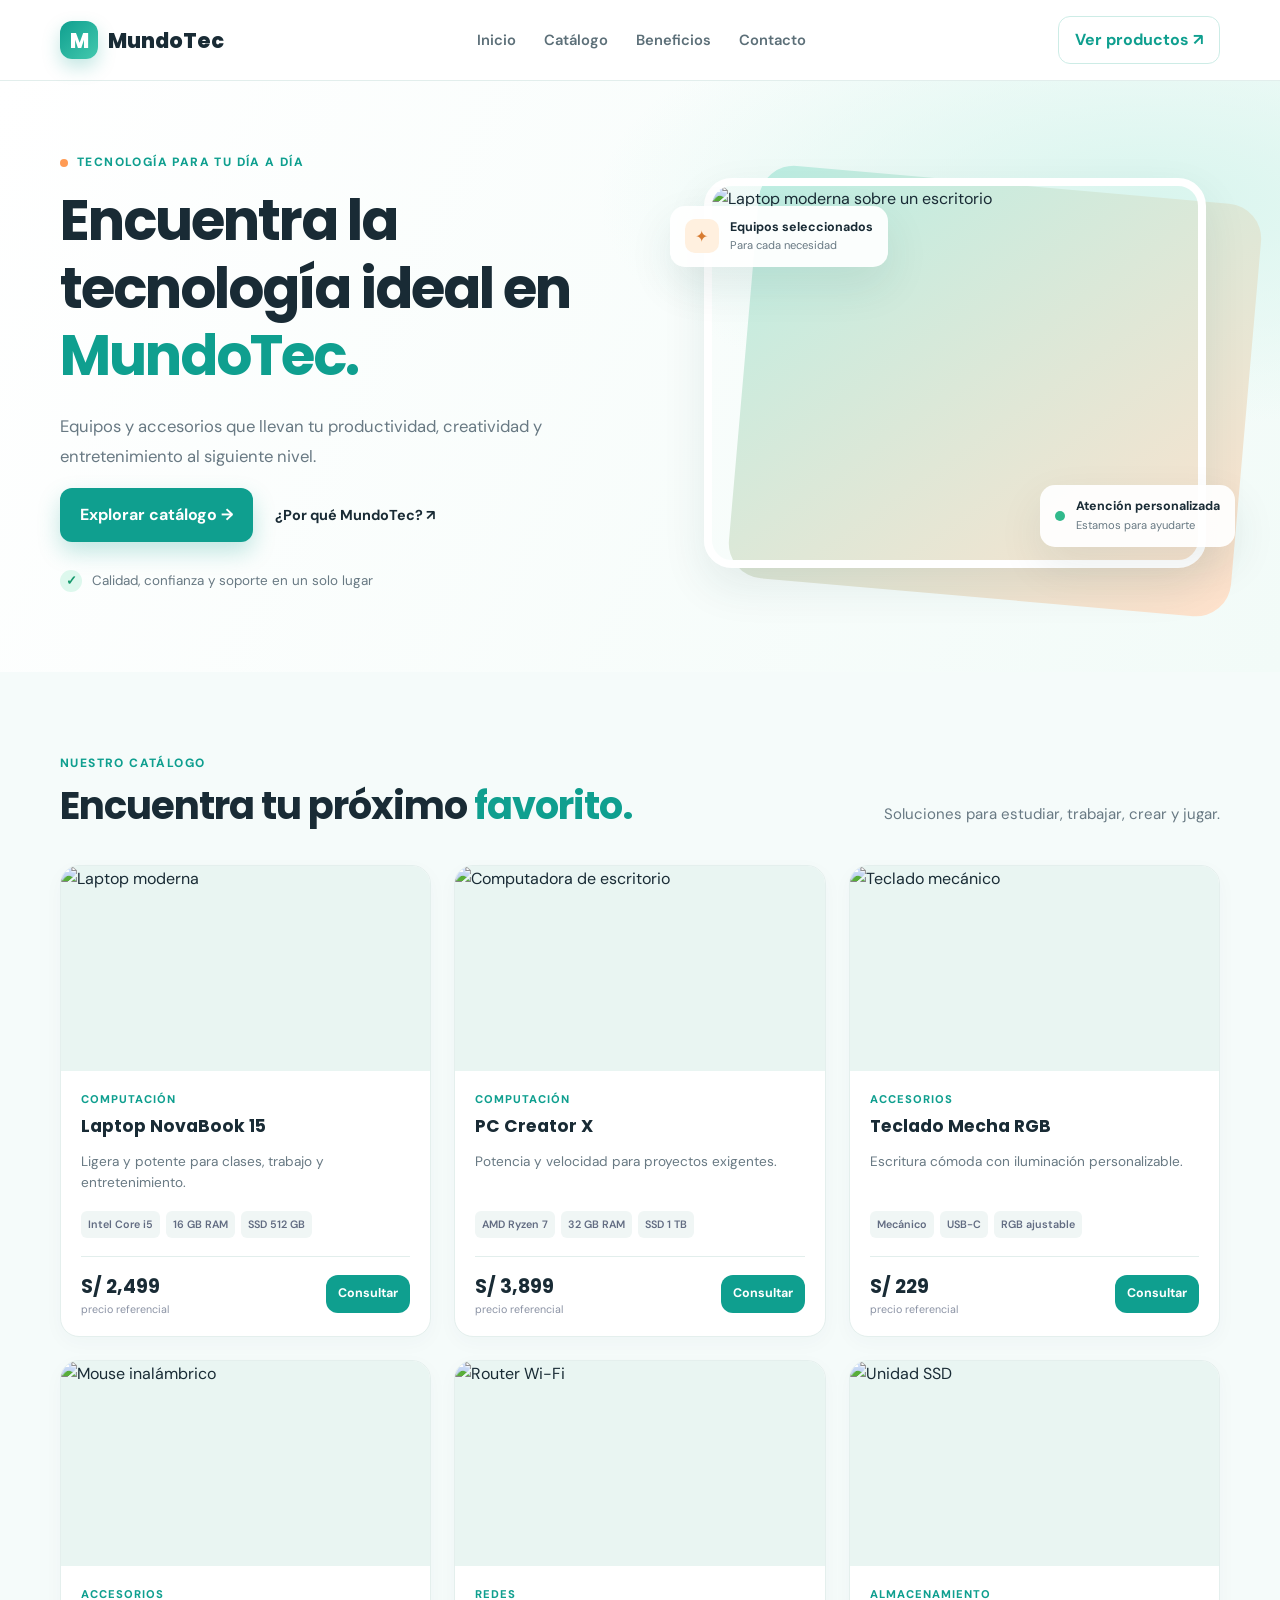
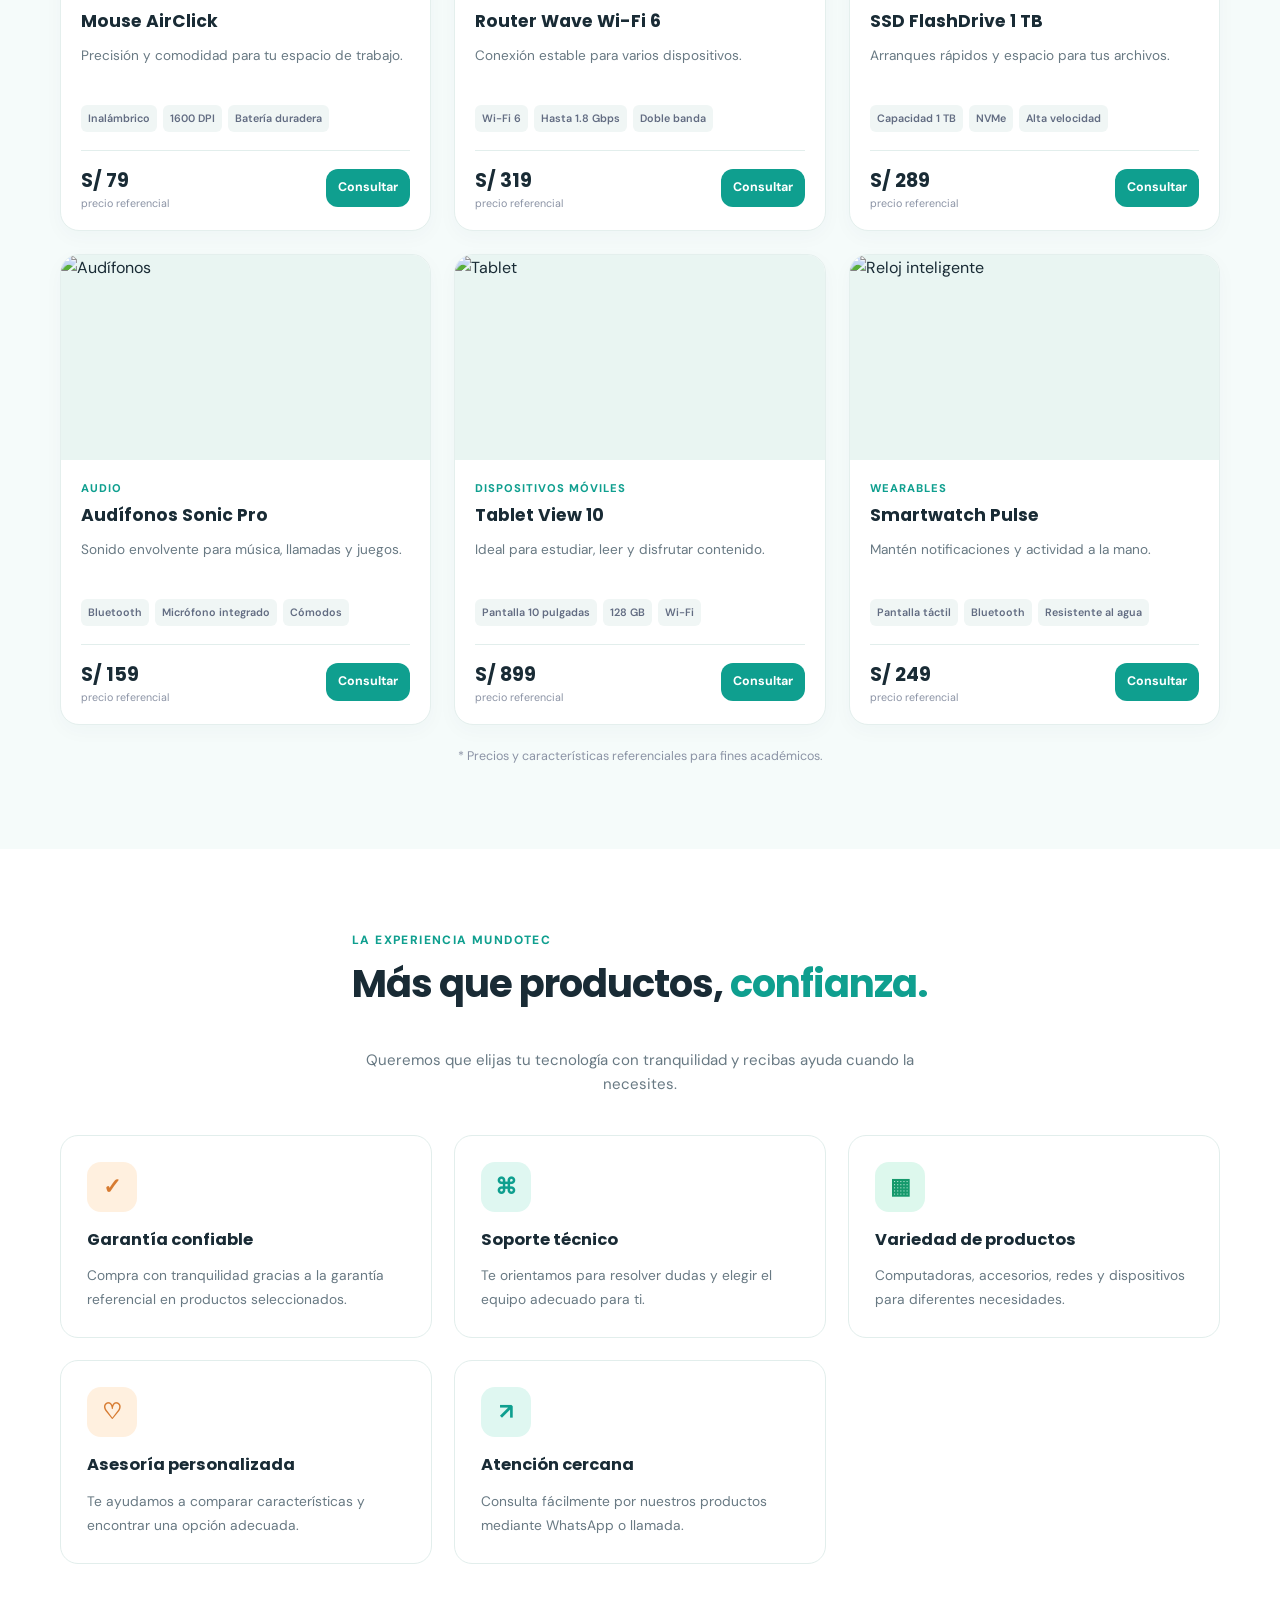
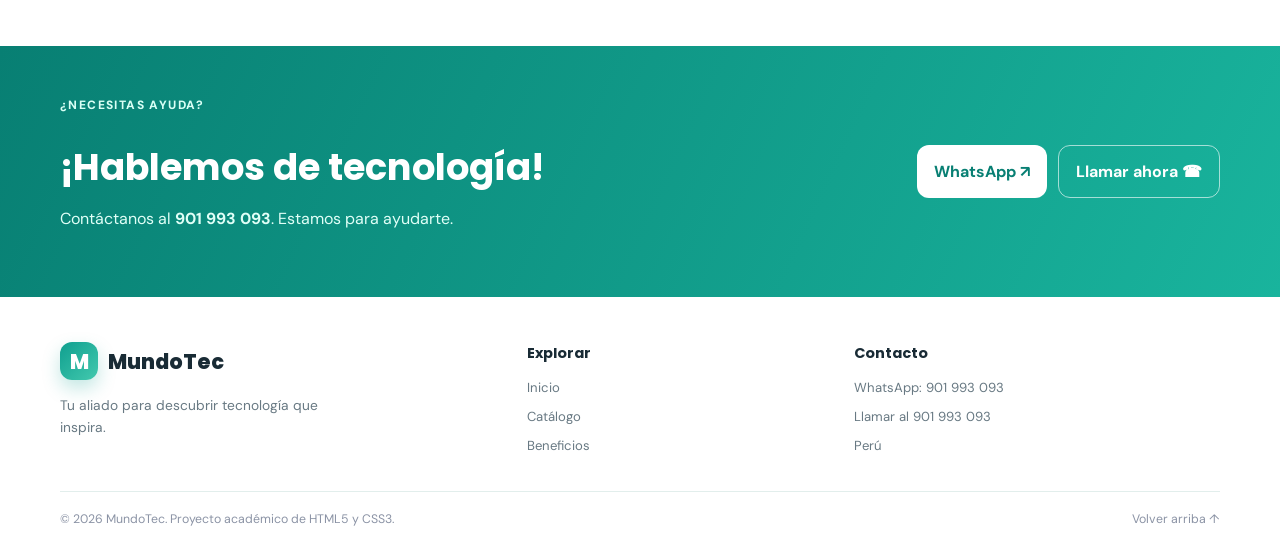
==== catalogo-mundotec/index.html @ d5cc6aef "Un catalogo más" ====
<!DOCTYPE html>
<html lang="es">
<head>
  <meta charset="UTF-8">
  <meta name="viewport" content="width=device-width, initial-scale=1.0">
  <meta name="description" content="MundoTec: catálogo de productos tecnológicos y accesorios.">
  <title>MundoTec | Catálogo tecnológico</title>
  <link rel="preconnect" href="https://fonts.googleapis.com">
  <link rel="preconnect" href="https://fonts.gstatic.com" crossorigin>
  <link href="https://fonts.googleapis.com/css2?family=DM+Sans:wght@400;500;600;700&family=Poppins:wght@500;600;700;800&display=swap" rel="stylesheet">
  <link rel="stylesheet" href="style.css">
</head>
<body>
  <header class="header" id="inicio">
    <div class="container nav">
      <a class="brand" href="#inicio" aria-label="MundoTec, inicio"><span class="brand-icon">M</span><span>MundoTec</span></a>
      <nav aria-label="Navegación principal"><ul class="nav-links">
        <li><a href="#inicio">Inicio</a></li><li><a href="#catalogo">Catálogo</a></li><li><a href="#beneficios">Beneficios</a></li><li><a href="#contacto">Contacto</a></li>
      </ul></nav>
      <a class="nav-cta" href="#catalogo">Ver productos ↗</a>
    </div>
  </header>
  <main>
    <section class="hero"><div class="container hero-grid">
      <div class="hero-content"><p class="eyebrow"><span class="eyebrow-dot"></span> Tecnología para tu día a día</p>
        <h1>Encuentra la tecnología ideal en <span>MundoTec.</span></h1>
        <p class="hero-description">Equipos y accesorios que llevan tu productividad, creatividad y entretenimiento al siguiente nivel.</p>
        <div class="hero-actions"><a class="button button-primary" href="#catalogo">Explorar catálogo →</a><a class="text-link" href="#beneficios">¿Por qué MundoTec? ↗</a></div>
        <div class="hero-note"><span class="check-circle">✓</span> Calidad, confianza y soporte en un solo lugar</div>
      </div>
      <div class="hero-visual"><div class="hero-glow"></div><img src="https://encrypted-tbn0.gstatic.com/images?q=tbn:ANd9GcQnRl1VV367UNvk2Z4jwDEaL87zLGNts9LsTYm9CfPTjg&s=10" alt="Laptop moderna sobre un escritorio">
        <div class="floating-card floating-top"><span class="floating-icon">✦</span><span><strong>Equipos seleccionados</strong><small>Para cada necesidad</small></span></div>
        <div class="floating-card floating-bottom"><span class="status-dot"></span><span><strong>Atención personalizada</strong><small>Estamos para ayudarte</small></span></div>
      </div>
    </div></section>
    <section class="catalog section-padding" id="catalogo"><div class="container">
      <div class="section-heading"><div><p class="eyebrow">Nuestro catálogo</p><h2>Encuentra tu próximo <span>favorito.</span></h2></div><p class="section-description">Soluciones para estudiar, trabajar, crear y jugar.</p></div>
      <div class="product-grid">
          <article class="product-card">
            <div class="product-image"><img src="https://images.unsplash.com/photo-1496181133206-80ce9b88a853?auto=format&fit=crop&w=800&q=80" alt="Laptop moderna"></div>
            <div class="product-info">
              <p class="product-category">Computación</p><h3>Laptop NovaBook 15</h3>
              <p class="product-description">Ligera y potente para clases, trabajo y entretenimiento.</p>
              <ul class="spec-list"><li>Intel Core i5</li><li>16 GB RAM</li><li>SSD 512 GB</li></ul>
              <div class="product-bottom"><p class="price">S/ 2,499<span>precio referencial</span></p>
                <a class="button button-small" href="https://wa.me/51901993093?text=Hola%2C%20quisiera%20consultar%20por%20Laptop%20NovaBook%2015">Consultar</a>
              </div>
            </div>
          </article>
          <article class="product-card">
            <div class="product-image"><img src="https://images.unsplash.com/photo-1587202372775-e229f172b9d7?auto=format&fit=crop&w=800&q=80" alt="Computadora de escritorio"></div>
            <div class="product-info">
              <p class="product-category">Computación</p><h3>PC Creator X</h3>
              <p class="product-description">Potencia y velocidad para proyectos exigentes.</p>
              <ul class="spec-list"><li>AMD Ryzen 7</li><li>32 GB RAM</li><li>SSD 1 TB</li></ul>
              <div class="product-bottom"><p class="price">S/ 3,899<span>precio referencial</span></p>
                <a class="button button-small" href="https://wa.me/51901993093?text=Hola%2C%20quisiera%20consultar%20por%20PC%20Creator%20X">Consultar</a>
              </div>
            </div>
          </article>
          <article class="product-card">
            <div class="product-image"><img src="https://m.media-amazon.com/images/I/61hDBh0bsIL._AC_UF350,350_QL80_.jpg" alt="Teclado mecánico"></div>
            <div class="product-info">
              <p class="product-category">Accesorios</p><h3>Teclado Mecha RGB</h3>
              <p class="product-description">Escritura cómoda con iluminación personalizable.</p>
              <ul class="spec-list"><li>Mecánico</li><li>USB-C</li><li>RGB ajustable</li></ul>
              <div class="product-bottom"><p class="price">S/ 229<span>precio referencial</span></p>
                <a class="button button-small" href="https://wa.me/51901993093?text=Hola%2C%20quisiera%20consultar%20por%20Teclado%20Mecha%20RGB">Consultar</a>
              </div>
            </div>
          </article>
          <article class="product-card">
            <div class="product-image"><img src="https://encrypted-tbn0.gstatic.com/images?q=tbn:ANd9GcRvTDEt58BMTTaBYbVBckxaahB6zHYvmxxyR_GMHW8eARe2ZdSRiKiwGnk&s=10" alt="Mouse inalámbrico"></div>
            <div class="product-info">
              <p class="product-category">Accesorios</p><h3>Mouse AirClick</h3>
              <p class="product-description">Precisión y comodidad para tu espacio de trabajo.</p>
              <ul class="spec-list"><li>Inalámbrico</li><li>1600 DPI</li><li>Batería duradera</li></ul>
              <div class="product-bottom"><p class="price">S/ 79<span>precio referencial</span></p>
                <a class="button button-small" href="https://wa.me/51901993093?text=Hola%2C%20quisiera%20consultar%20por%20Mouse%20AirClick">Consultar</a>
              </div>
            </div>
          </article>
          <article class="product-card">
            <div class="product-image"><img src="https://encrypted-tbn0.gstatic.com/images?q=tbn:ANd9GcT8bGuEgsiZTV7WxDtA0BnE7-Bz1uPSN8SUvJF5t1hkEg&s=10" alt="Router Wi-Fi"></div>
            <div class="product-info">
              <p class="product-category">Redes</p><h3>Router Wave Wi-Fi 6</h3>
              <p class="product-description">Conexión estable para varios dispositivos.</p>
              <ul class="spec-list"><li>Wi-Fi 6</li><li>Hasta 1.8 Gbps</li><li>Doble banda</li></ul>
              <div class="product-bottom"><p class="price">S/ 319<span>precio referencial</span></p>
                <a class="button button-small" href="https://wa.me/51901993093?text=Hola%2C%20quisiera%20consultar%20por%20Router%20Wave%20Wi-Fi%206">Consultar</a>
              </div>
            </div>
          </article>
          <article class="product-card">
            <div class="product-image"><img src="https://encrypted-tbn0.gstatic.com/images?q=tbn:ANd9GcR0OLiFv6Jm90vDhYRmRcupaATq22Yuae8fqT8tRWPK3EXlDkHi2Xv6M88&s=10" alt="Unidad SSD"></div>
            <div class="product-info">
              <p class="product-category">Almacenamiento</p><h3>SSD FlashDrive 1 TB</h3>
              <p class="product-description">Arranques rápidos y espacio para tus archivos.</p>
              <ul class="spec-list"><li>Capacidad 1 TB</li><li>NVMe</li><li>Alta velocidad</li></ul>
              <div class="product-bottom"><p class="price">S/ 289<span>precio referencial</span></p>
                <a class="button button-small" href="https://wa.me/51901993093?text=Hola%2C%20quisiera%20consultar%20por%20SSD%20FlashDrive%201%20TB">Consultar</a>
              </div>
            </div>
          </article>
          <article class="product-card">
            <div class="product-image"><img src="https://coolboxpe.vtexassets.com/arquivos/ids/582246-800-800?v=639265608386070000&width=800&height=800&aspect=true" alt="Audífonos"></div>
            <div class="product-info">
              <p class="product-category">Audio</p><h3>Audífonos Sonic Pro</h3>
              <p class="product-description">Sonido envolvente para música, llamadas y juegos.</p>
              <ul class="spec-list"><li>Bluetooth</li><li>Micrófono integrado</li><li>Cómodos</li></ul>
              <div class="product-bottom"><p class="price">S/ 159<span>precio referencial</span></p>
                <a class="button button-small" href="https://wa.me/51901993093?text=Hola%2C%20quisiera%20consultar%20por%20Audífonos%20Sonic%20Pro">Consultar</a>
              </div>
            </div>
          </article>
          <article class="product-card">
            <div class="product-image"><img src="https://images.unsplash.com/photo-1544244015-0df4b3ffc6b0?auto=format&fit=crop&w=800&q=80" alt="Tablet"></div>
            <div class="product-info">
              <p class="product-category">Dispositivos móviles</p><h3>Tablet View 10</h3>
              <p class="product-description">Ideal para estudiar, leer y disfrutar contenido.</p>
              <ul class="spec-list"><li>Pantalla 10 pulgadas</li><li>128 GB</li><li>Wi-Fi</li></ul>
              <div class="product-bottom"><p class="price">S/ 899<span>precio referencial</span></p>
                <a class="button button-small" href="https://wa.me/51901993093?text=Hola%2C%20quisiera%20consultar%20por%20Tablet%20View%2010">Consultar</a>
              </div>
            </div>
          </article>
          <article class="product-card">
            <div class="product-image"><img src="https://encrypted-tbn0.gstatic.com/images?q=tbn:ANd9GcR2cG7jIkbtG2jYGbnCIib6dH46ueVJK9uEa8LBlKAoPg&s" alt="Reloj inteligente"></div>
            <div class="product-info">
              <p class="product-category">Wearables</p><h3>Smartwatch Pulse</h3>
              <p class="product-description">Mantén notificaciones y actividad a la mano.</p>
              <ul class="spec-list"><li>Pantalla táctil</li><li>Bluetooth</li><li>Resistente al agua</li></ul>
              <div class="product-bottom"><p class="price">S/ 249<span>precio referencial</span></p>
                <a class="button button-small" href="https://wa.me/51901993093?text=Hola%2C%20quisiera%20consultar%20por%20Smartwatch%20Pulse">Consultar</a>
              </div>
            </div>
          </article></div>
      <p class="catalog-note">* Precios y características referenciales para fines académicos.</p>
    </div></section>
    <section class="benefits section-padding" id="beneficios"><div class="container">
      <div class="section-heading centered"><div><p class="eyebrow">La experiencia MundoTec</p><h2>Más que productos, <span>confianza.</span></h2></div><p class="section-description">Queremos que elijas tu tecnología con tranquilidad y recibas ayuda cuando la necesites.</p></div>
      <div class="benefit-grid">
        <article class="benefit-card"><div class="benefit-icon icon-orange">✓</div><h3>Garantía confiable</h3><p>Compra con tranquilidad gracias a la garantía referencial en productos seleccionados.</p></article>
        <article class="benefit-card"><div class="benefit-icon icon-purple">⌘</div><h3>Soporte técnico</h3><p>Te orientamos para resolver dudas y elegir el equipo adecuado para ti.</p></article>
        <article class="benefit-card"><div class="benefit-icon icon-green">▦</div><h3>Variedad de productos</h3><p>Computadoras, accesorios, redes y dispositivos para diferentes necesidades.</p></article>
        <article class="benefit-card"><div class="benefit-icon icon-orange">♡</div><h3>Asesoría personalizada</h3><p>Te ayudamos a comparar características y encontrar una opción adecuada.</p></article>
        <article class="benefit-card"><div class="benefit-icon icon-purple">↗</div><h3>Atención cercana</h3><p>Consulta fácilmente por nuestros productos mediante WhatsApp o llamada.</p></article>
      </div>
    </div></section>
    <section class="contact-banner" id="contacto"><div class="container contact-inner">
      <div><p class="eyebrow eyebrow-light">¿Necesitas ayuda?</p><h2>¡Hablemos de tecnología!</h2><p>Contáctanos al <strong>901 993 093</strong>. Estamos para ayudarte.</p></div>
      <div class="contact-actions"><a class="button button-light" href="https://wa.me/51901993093?text=Hola%2C%20quiero%20informaci%C3%B3n%20sobre%20sus%20productos">WhatsApp ↗</a><a class="button button-outline-light" href="tel:+51901993093">Llamar ahora ☎</a></div>
    </div></section>
  </main>
  <footer class="footer"><div class="container footer-main">
    <div class="footer-brand"><a class="brand" href="#inicio"><span class="brand-icon">M</span><span>MundoTec</span></a><p>Tu aliado para descubrir tecnología que inspira.</p></div>
    <div class="footer-column"><h3>Explorar</h3><a href="#inicio">Inicio</a><a href="#catalogo">Catálogo</a><a href="#beneficios">Beneficios</a></div>
    <div class="footer-column"><h3>Contacto</h3><a href="https://wa.me/51901993093">WhatsApp: 901 993 093</a><a href="tel:+51901993093">Llamar al 901 993 093</a><span>Perú</span></div>
  </div><div class="container footer-bottom"><p>© 2026 MundoTec. Proyecto académico de HTML5 y CSS3.</p><a href="#inicio">Volver arriba ↑</a></div></footer>
</body>
</html>
---- catalogo-mundotec/style.css ----
:root{--ink:#192b35;--muted:#687983;--purple:#0f9f8f;--purple-dark:#087f73;--orange:#ff9b54;--green:#31b98b;--background:#f5fbfa;--line:#e2eeec;--shadow:0 18px 45px rgba(24,66,65,.09)}
*{box-sizing:border-box}html{scroll-behavior:smooth;scroll-padding-top:90px}body{margin:0;background:var(--background);color:var(--ink);font-family:"DM Sans",sans-serif;line-height:1.6}img{display:block;max-width:100%}a{color:inherit;text-decoration:none}.container{width:min(1160px,calc(100% - 48px));margin:0 auto}
.header{position:sticky;top:0;z-index:10;background:rgba(255,255,255,.95);backdrop-filter:blur(14px);border-bottom:1px solid var(--line)}.nav{min-height:80px;display:flex;align-items:center;justify-content:space-between;gap:24px}.brand{display:inline-flex;align-items:center;gap:10px;font:800 1.3rem "Poppins",sans-serif}.brand-icon{display:grid;place-items:center;width:38px;height:38px;border-radius:12px;color:white;background:linear-gradient(135deg,var(--purple),#43c9ae);box-shadow:0 8px 18px #0f9f8f40}.nav-links{display:flex;gap:28px;padding:0;margin:0;list-style:none}.nav-links a{color:#5c6f78;font-size:.92rem;font-weight:600}.nav-links a:hover,.footer a:hover{color:var(--purple)}.nav-cta{padding:10px 16px;border:1px solid #cdece6;border-radius:12px;color:var(--purple);font-weight:700}
.hero{overflow:hidden;padding:72px 0 80px;background:radial-gradient(ellipse at 90% 20%,#d9f5ee 0,transparent 34%),linear-gradient(115deg,#fff,#f2fbf8)}.hero-grid{display:grid;grid-template-columns:1.04fr .96fr;align-items:center;gap:55px}.eyebrow{display:flex;align-items:center;gap:9px;margin:0 0 15px;color:var(--purple);text-transform:uppercase;font-size:.75rem;font-weight:800;letter-spacing:1.4px}.eyebrow-dot{width:8px;height:8px;border-radius:50%;background:var(--orange)}h1,h2,h3{font-family:"Poppins",sans-serif;line-height:1.2}h1{max-width:620px;margin:0 0 22px;font-size:clamp(2.5rem,4.4vw,4rem);letter-spacing:-2px}h1 span,.section-heading h2 span{color:var(--purple)}.hero-description{max-width:540px;color:var(--muted);font-size:1.04rem;line-height:1.8}.hero-actions{display:flex;flex-wrap:wrap;align-items:center;gap:22px}.button{display:inline-flex;align-items:center;justify-content:center;gap:9px;border:0;border-radius:12px;font-weight:700;transition:transform .22s,box-shadow .22s,background .22s}.button:hover{transform:translateY(-3px)}.button-primary{padding:14px 20px;color:white;background:var(--purple);box-shadow:0 10px 22px #0f9f8f40}.button-primary:hover,.button-small:hover{background:var(--purple-dark)}.text-link{font-size:.9rem;font-weight:700}.hero-note{display:flex;align-items:center;gap:10px;margin-top:28px;color:var(--muted);font-size:.84rem}.check-circle{display:grid;place-items:center;width:22px;height:22px;border-radius:50%;color:#15996c;background:#ddf8ed;font-weight:800}.hero-visual{position:relative;padding:14px}.hero-visual>img{position:relative;z-index:1;width:100%;height:390px;object-fit:cover;border:8px solid white;border-radius:28px;box-shadow:var(--shadow)}.hero-glow{position:absolute;inset:5% -5% -4% 10%;border-radius:35px;background:linear-gradient(140deg,#bceee3,#ffe1cb);transform:rotate(5deg)}.floating-card{position:absolute;z-index:2;display:flex;align-items:center;gap:11px;padding:12px 15px;border-radius:15px;background:#ffffffed;box-shadow:var(--shadow)}.floating-card strong,.floating-card small{display:block}.floating-card strong{font-size:.78rem}.floating-card small{color:var(--muted);font-size:.7rem}.floating-top{top:42px;left:-20px}.floating-bottom{right:-15px;bottom:35px}.floating-icon{display:grid;place-items:center;width:34px;height:34px;border-radius:10px;color:#d77b31;background:#fff0df}.status-dot{width:10px;height:10px;border-radius:50%;background:var(--green)}
.section-padding{padding:82px 0}.section-heading{display:flex;align-items:end;justify-content:space-between;gap:28px;margin-bottom:36px}.section-heading .eyebrow{margin-bottom:10px}.section-heading h2{margin:0;font-size:clamp(1.8rem,3vw,2.5rem);letter-spacing:-1px}.section-description{max-width:390px;margin-bottom:3px;color:var(--muted);font-size:.94rem}.product-grid{display:grid;grid-template-columns:repeat(3,minmax(0,1fr));gap:23px}.product-card{overflow:hidden;border:1px solid #e4efed;border-radius:19px;background:white;box-shadow:0 6px 20px #26345b08;transition:transform .25s,box-shadow .25s,border-color .25s}.product-card:hover{transform:translateY(-7px);border-color:#a9e4d8;box-shadow:0 20px 40px #30365d14}.product-image{overflow:hidden;height:205px;background:#e9f5f2}.product-image img{width:100%;height:100%;object-fit:cover;transition:transform .4s}.product-card:hover .product-image img{transform:scale(1.06)}.product-info{padding:20px}.product-category{margin:0 0 7px;color:var(--purple);font-size:.7rem;font-weight:800;letter-spacing:1px;text-transform:uppercase}.product-info h3{margin:0 0 9px;font-size:1.08rem}.product-description{min-height:46px;margin-bottom:14px;color:var(--muted);font-size:.85rem}.spec-list{display:flex;flex-wrap:wrap;gap:6px;padding:0;margin:0 0 18px;list-style:none}.spec-list li{padding:5px 7px;border-radius:6px;color:#626c82;background:#f0f6f5;font-size:.67rem;font-weight:600}.product-bottom{display:flex;align-items:center;justify-content:space-between;gap:9px;padding-top:15px;border-top:1px solid var(--line)}.price{margin:0;font:700 1.2rem "Poppins",sans-serif;white-space:nowrap}.price span{display:block;margin-top:1px;color:#8b93a5;font:400 .67rem "DM Sans",sans-serif}.button-small{padding:9px 12px;color:white;background:var(--purple);font-size:.78rem;white-space:nowrap}.catalog-note{margin:22px 0 0;color:#8b93a5;font-size:.78rem;text-align:center}
.benefits{background:#fff}.centered{display:flex;flex-direction:column;align-items:center;text-align:center}.centered .section-description{max-width:570px;margin-top:13px}.benefit-grid{display:grid;grid-template-columns:repeat(3,minmax(0,1fr));gap:22px;margin-top:34px}.benefit-card{padding:26px;border:1px solid var(--line);border-radius:18px;background:#fff;transition:transform .2s,box-shadow .2s}.benefit-card:hover{transform:translateY(-5px);box-shadow:var(--shadow)}.benefit-icon{display:grid;place-items:center;width:50px;height:50px;margin-bottom:18px;border-radius:14px;font-size:1.4rem;font-weight:700}.icon-orange{color:#d77b31;background:#fff0df}.icon-purple{color:var(--purple);background:#dff7f1}.icon-green{color:#15996c;background:#ddf8ed}.benefit-card h3{margin-bottom:9px;font-size:1.02rem}.benefit-card p{margin-bottom:0;color:var(--muted);font-size:.86rem;line-height:1.75}
.contact-banner{padding:50px 0;color:white;background:linear-gradient(115deg,#087f73,#19b49d)}.contact-inner{display:flex;align-items:center;justify-content:space-between;gap:28px}.eyebrow-light{color:#d8fff5}.contact-inner h2{max-width:600px;margin-bottom:9px;font-size:clamp(1.7rem,3vw,2.3rem)}.contact-inner p:not(.eyebrow){color:#e0fff7}.contact-actions{display:flex;flex-wrap:wrap;gap:11px}.button-light,.button-outline-light{padding:13px 17px;white-space:nowrap}.button-light{color:#087f73;background:white}.button-light:hover{background:#eafff9}.button-outline-light{border:1px solid #ffffff9c;color:white}.button-outline-light:hover{background:#ffffff1a}
.footer{padding:45px 0 0;background:white}.footer-main{display:grid;grid-template-columns:1.5fr 1fr 1.3fr;gap:45px;padding-bottom:35px}.footer-brand p{max-width:270px;margin-top:14px;color:var(--muted);font-size:.86rem}.footer-column{display:flex;flex-direction:column;align-items:flex-start;gap:8px}.footer-column h3{margin:3px 0 7px;font-size:.9rem}.footer-column a,.footer-column span{color:var(--muted);font-size:.82rem}.footer-bottom{display:flex;justify-content:space-between;gap:20px;padding-top:18px;padding-bottom:20px;border-top:1px solid var(--line)}.footer-bottom p,.footer-bottom a{margin:0;color:#8b93a5;font-size:.77rem}
@media(max-width:900px){.nav-links{gap:16px}.nav-cta{display:none}.hero-grid{gap:28px}.hero-visual>img{height:330px}.product-grid{grid-template-columns:repeat(2,minmax(0,1fr))}.benefit-grid{grid-template-columns:repeat(2,minmax(0,1fr))}}
@media(max-width:640px){.container{width:calc(100% - 32px)}.nav{min-height:70px;flex-wrap:wrap;padding:12px 0}.brand{font-size:1.15rem}.brand-icon{width:34px;height:34px}.nav nav{order:3;width:100%;overflow-x:auto}.nav-links{justify-content:space-between;gap:18px;padding-bottom:4px}.nav-links a{font-size:.79rem;white-space:nowrap}.hero{padding:48px 0 55px}.hero-grid{grid-template-columns:1fr;gap:26px}h1{font-size:clamp(2.4rem,10vw,3.3rem);letter-spacing:-1.5px}.hero-visual>img{height:260px;border-width:6px}.floating-top{top:25px;left:-8px}.floating-bottom{right:-8px;bottom:22px}.floating-card{padding:9px 11px}.floating-card strong{font-size:.68rem}.floating-card small{font-size:.62rem}.section-padding{padding:58px 0}.section-heading{display:block;margin-bottom:27px}.section-description{margin-top:13px}.product-grid,.benefit-grid{grid-template-columns:1fr;gap:17px}.product-image{height:220px}.contact-inner{align-items:flex-start;flex-direction:column}.footer-main{grid-template-columns:1fr 1fr;gap:25px 18px}.footer-brand{grid-column:1/-1}.footer-bottom{flex-direction:column;gap:8px}}
@media(prefers-reduced-motion:reduce){*,*::before,*::after{scroll-behavior:auto!important;transition-duration:.01ms!important}}
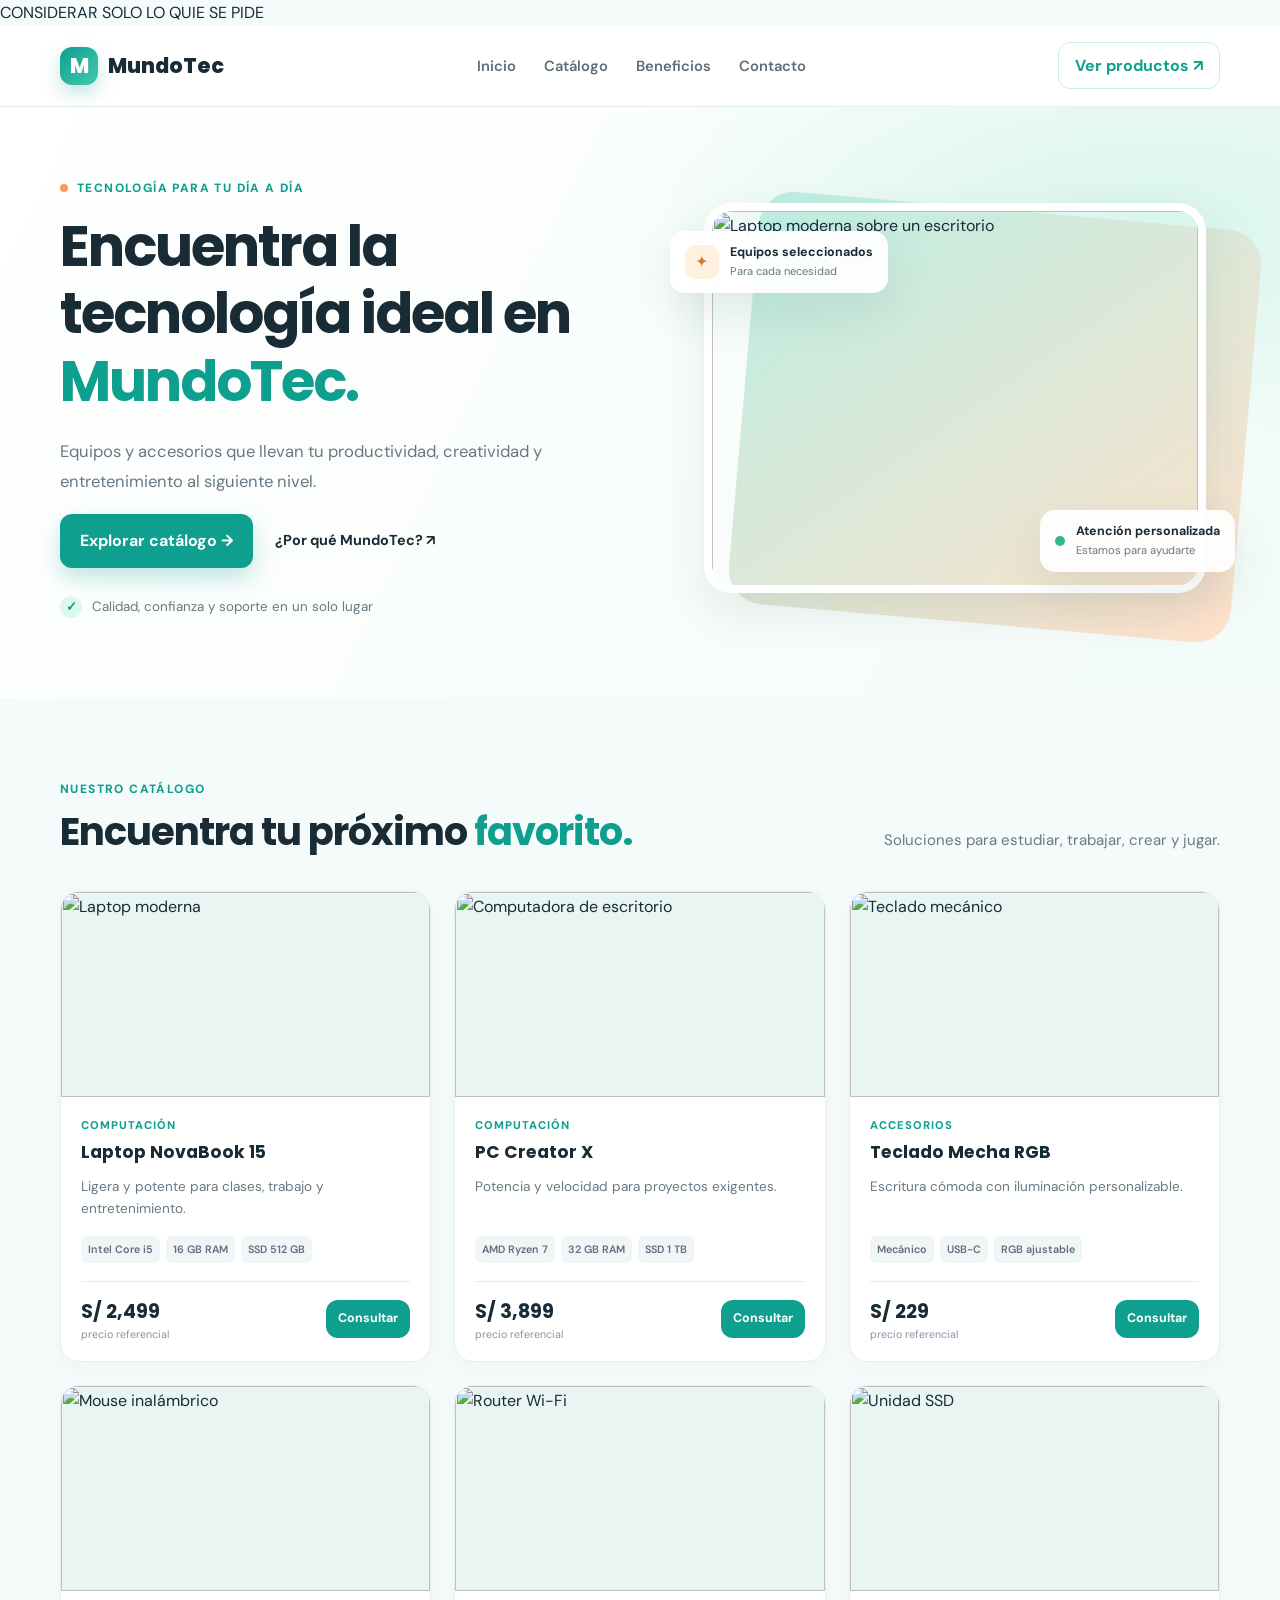
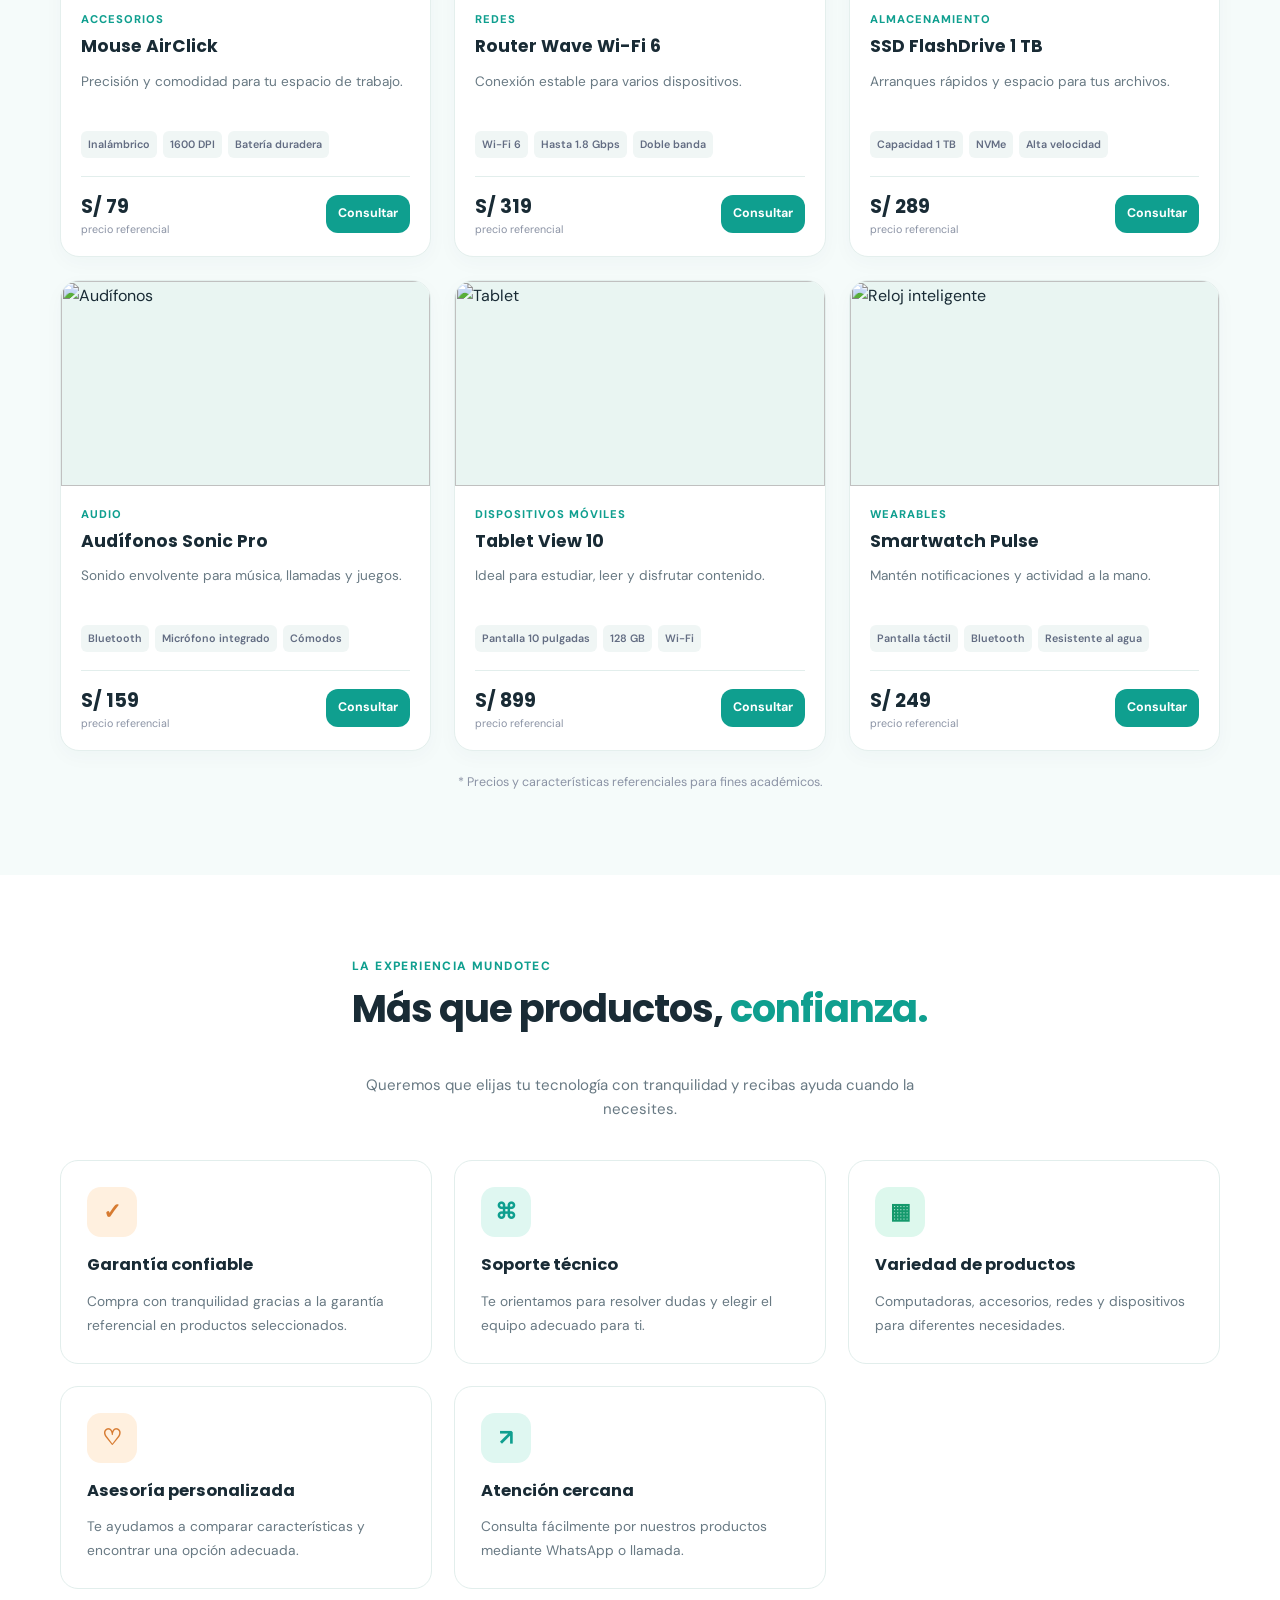
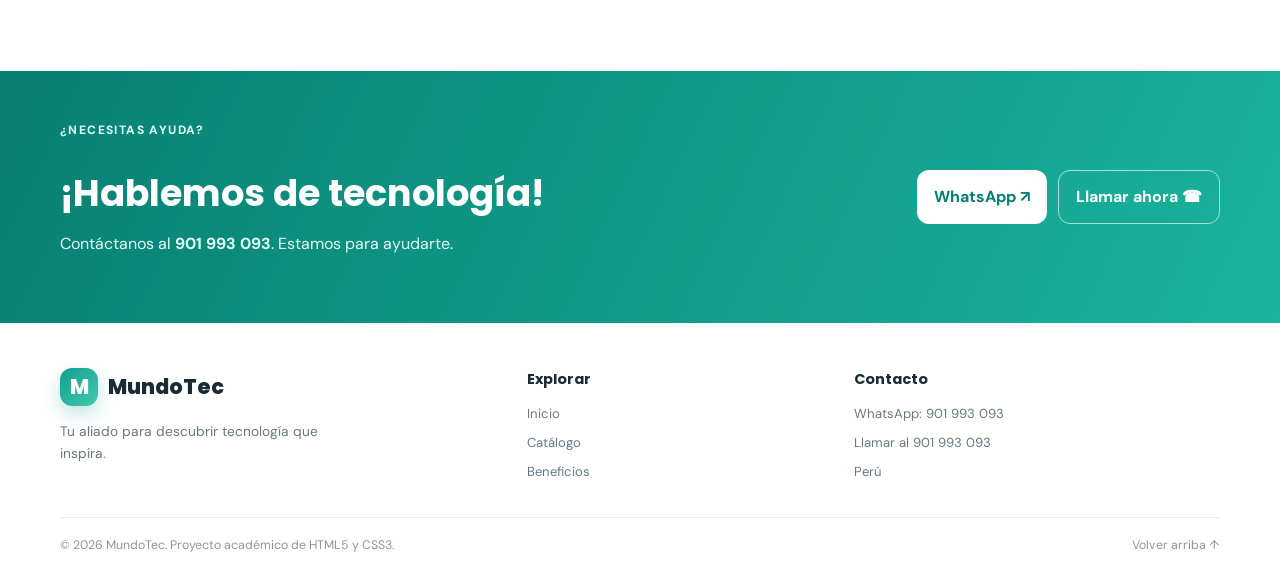
==== commit 57a7fb9b: "Update index.html" ====
--- a/catalogo-mundotec/index.html
+++ b/catalogo-mundotec/index.html
@@ -1,3 +1,4 @@
+CONSIDERAR SOLO LO QUIE SE PIDE
 <!DOCTYPE html>
 <html lang="es">
 <head>
@@ -158,4 +159,4 @@
     <div class="footer-column"><h3>Contacto</h3><a href="https://wa.me/51901993093">WhatsApp: 901 993 093</a><a href="tel:+51901993093">Llamar al 901 993 093</a><span>Perú</span></div>
   </div><div class="container footer-bottom"><p>© 2026 MundoTec. Proyecto académico de HTML5 y CSS3.</p><a href="#inicio">Volver arriba ↑</a></div></footer>
 </body>
-</html>+</html>
